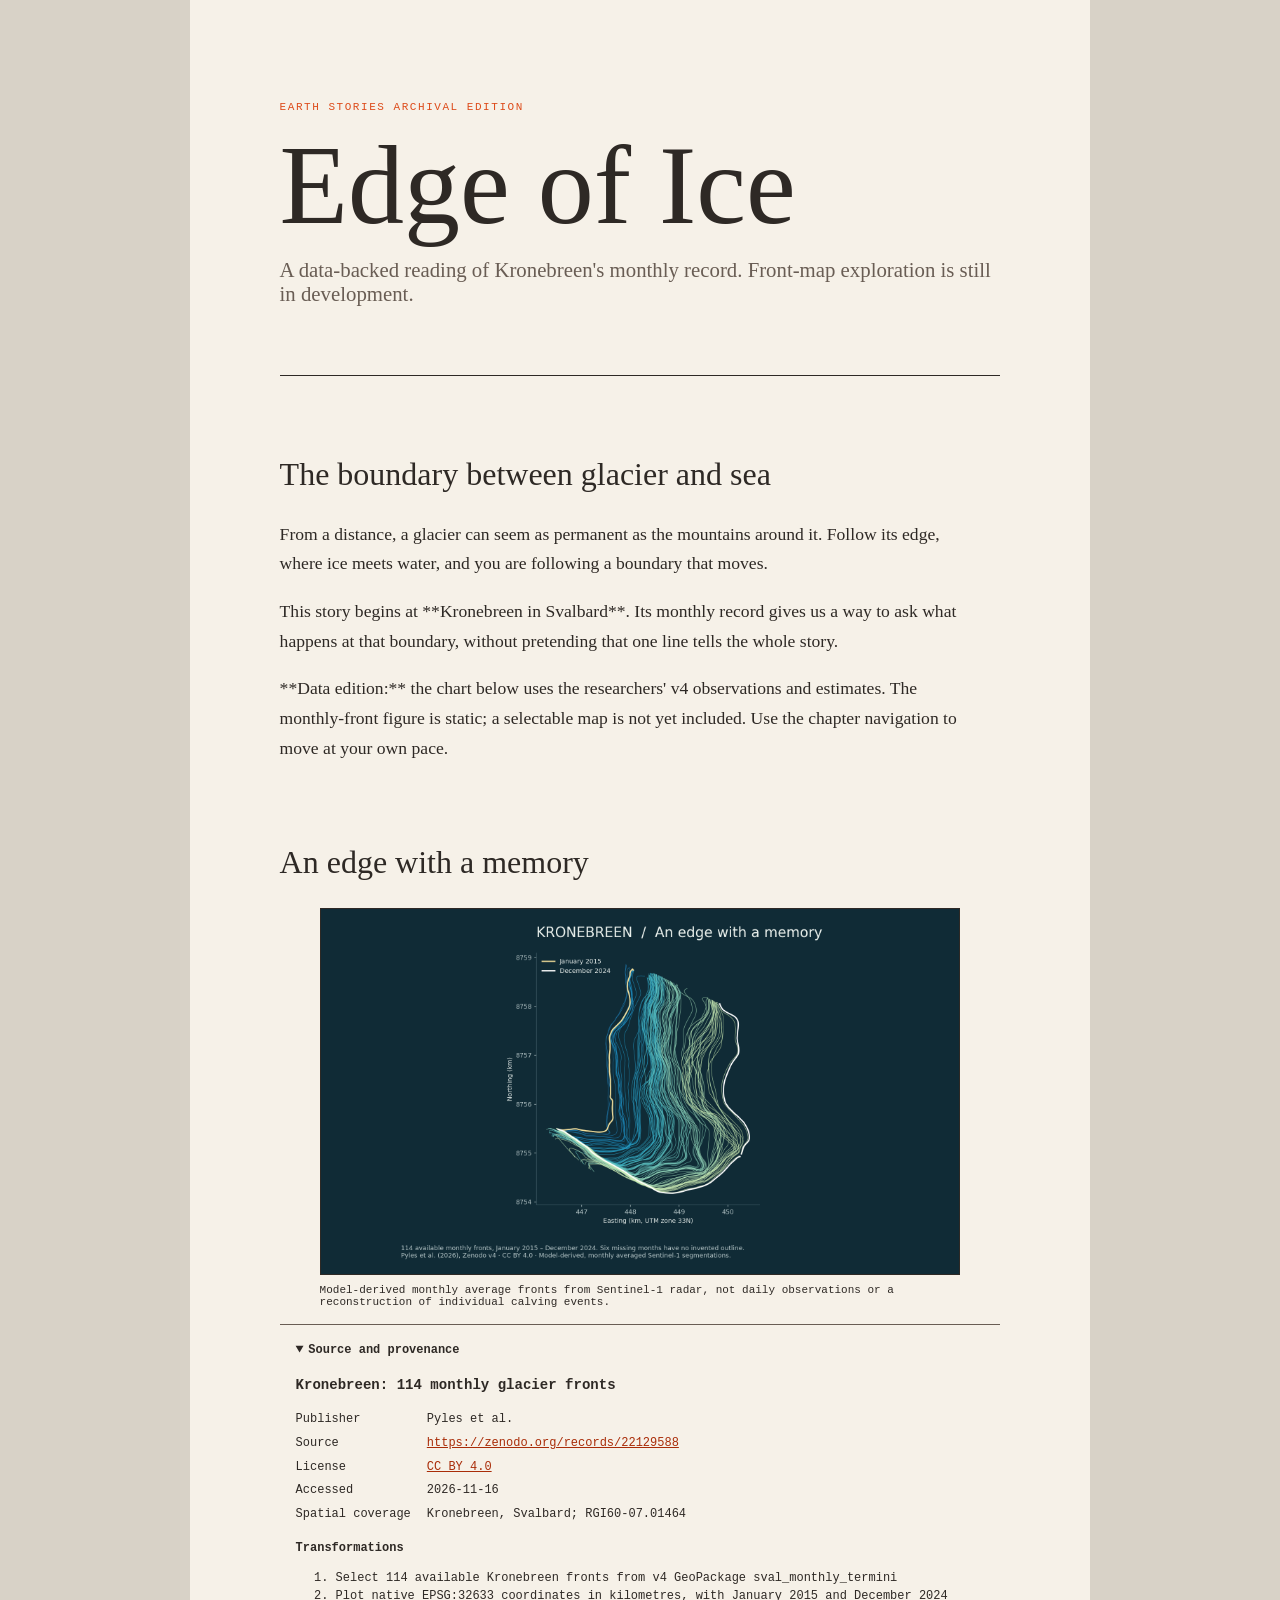
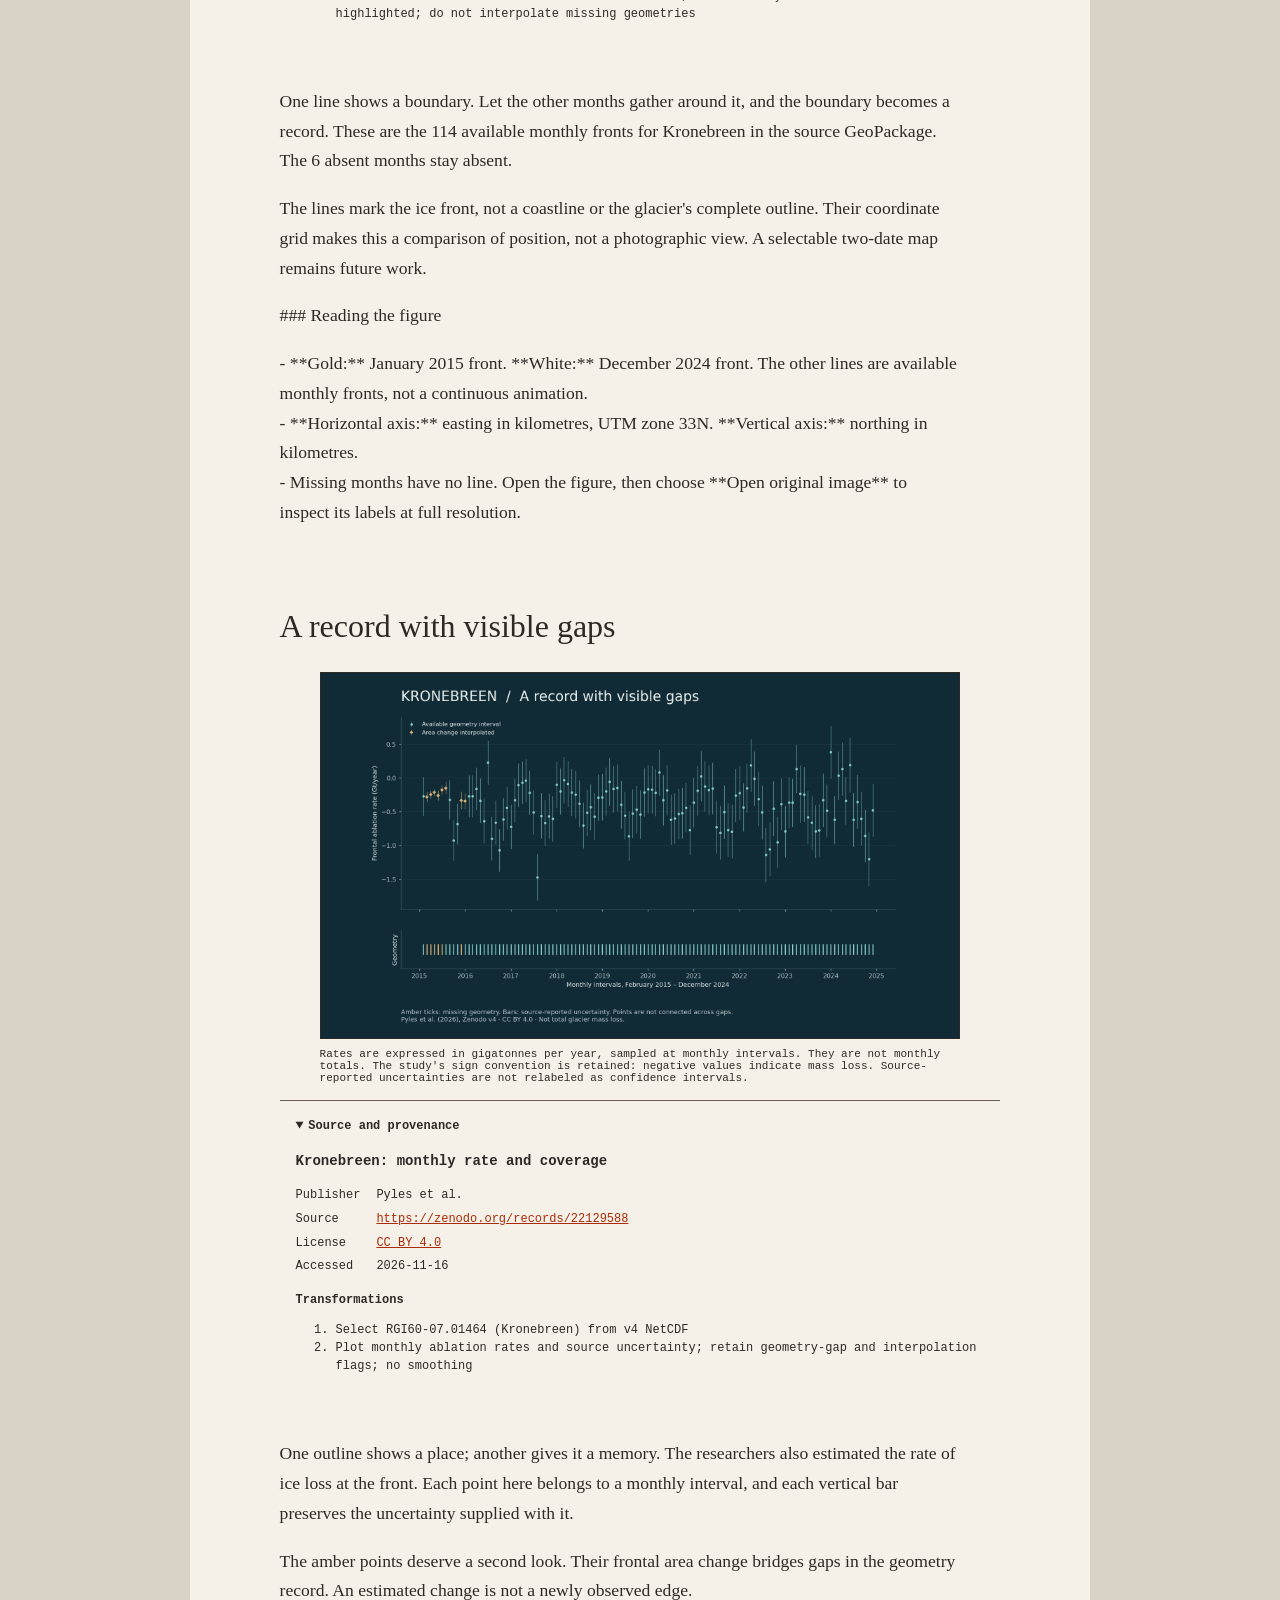
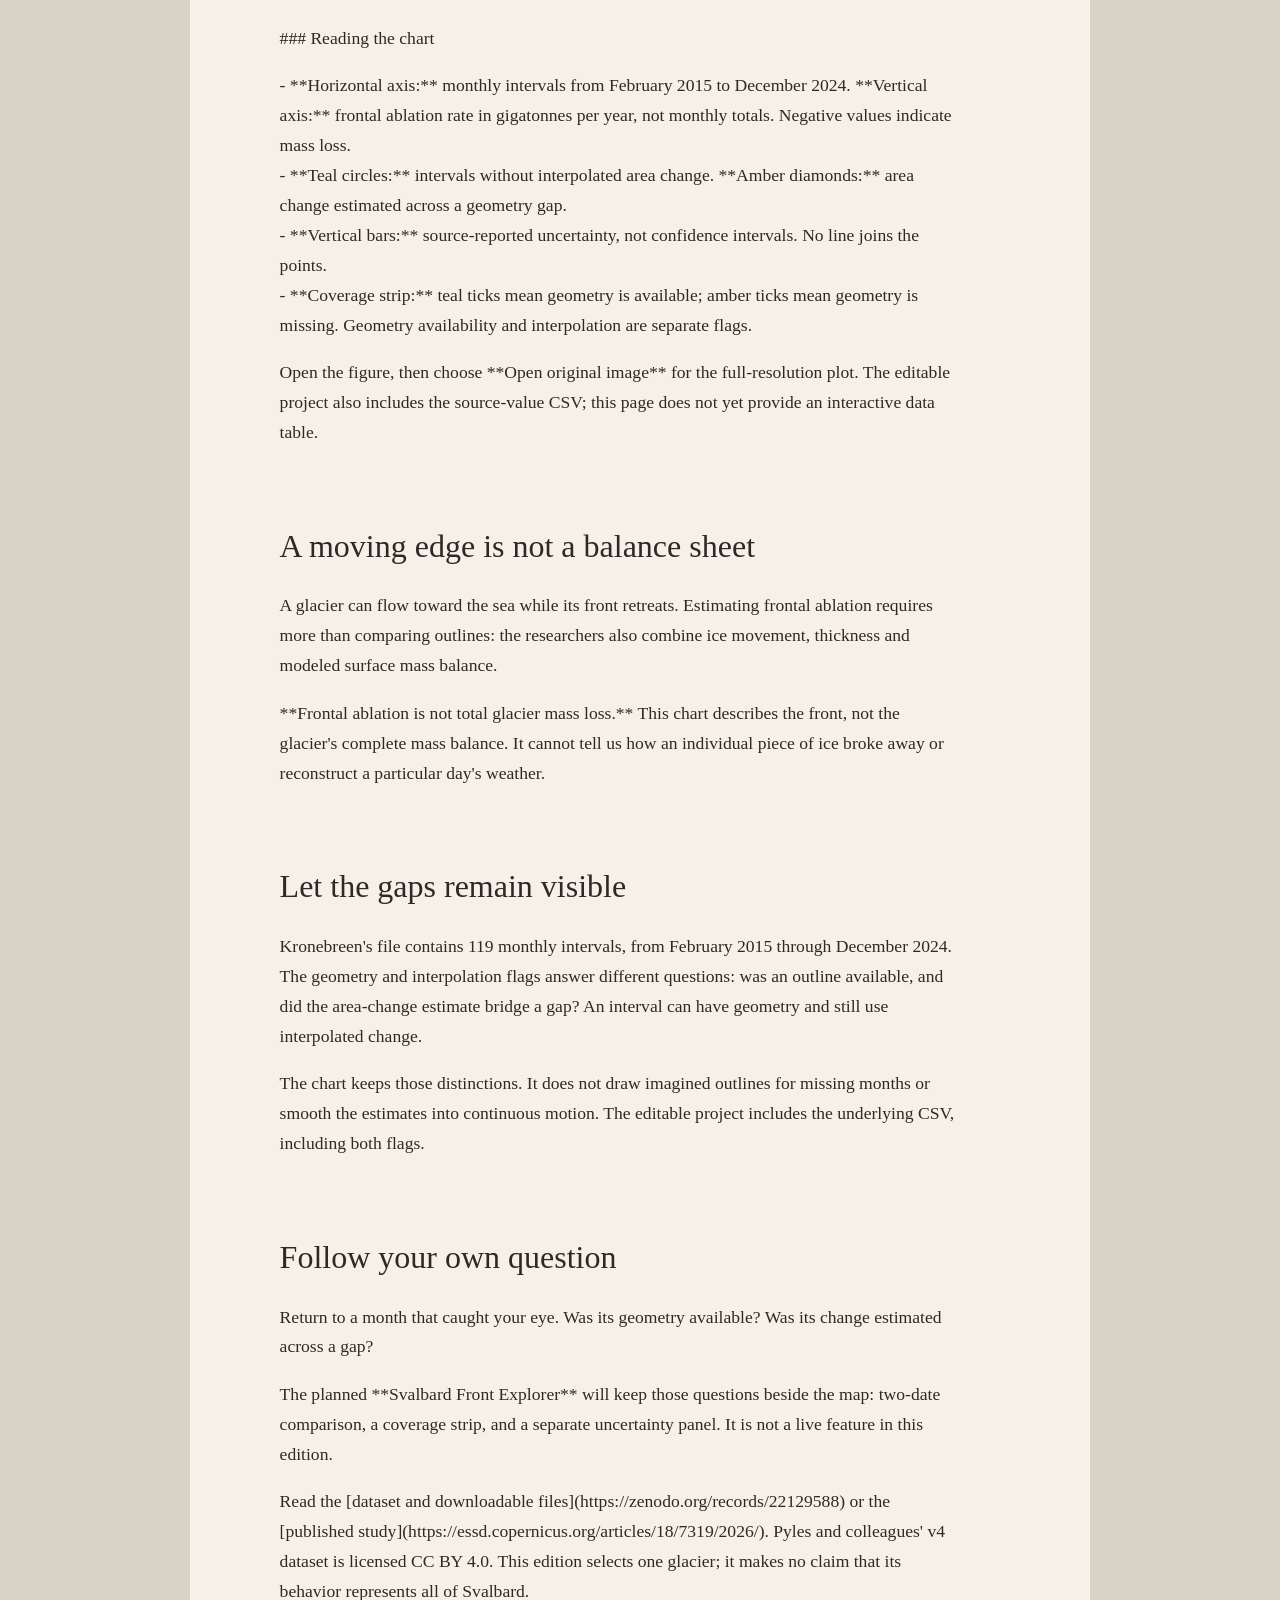
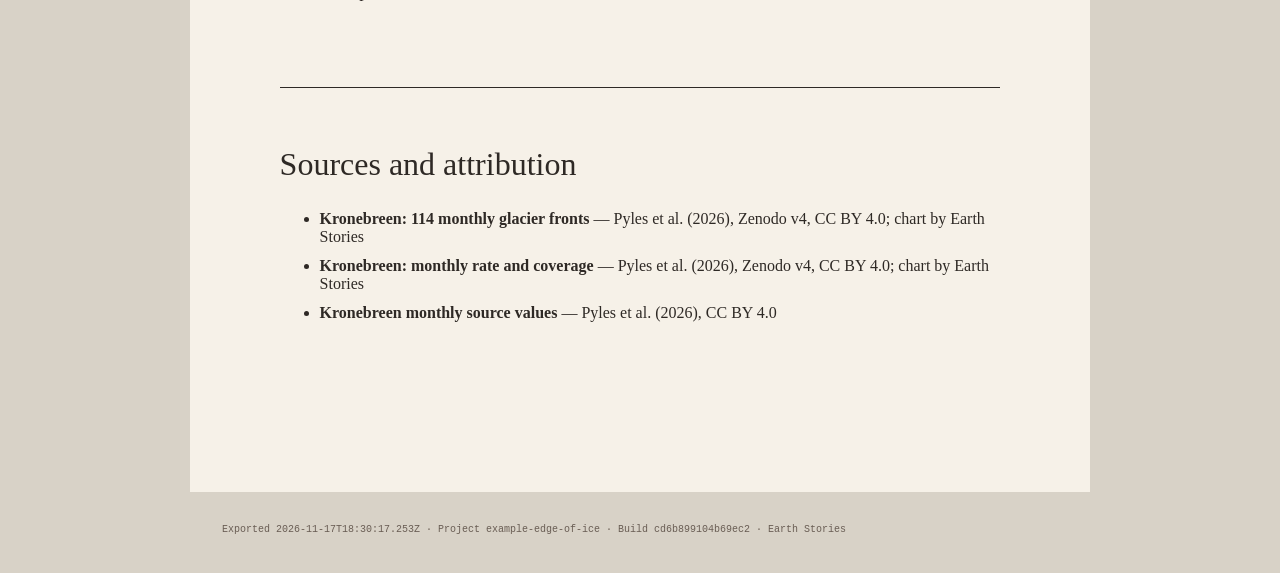
==== edge-of-ice/archival.html @ 27bf753e "Publish three Earth Stories from merged PR 33" ====
<!doctype html><html lang="en"><head><meta charset="utf-8"><meta name="viewport" content="width=device-width,initial-scale=1"><title>Edge of Ice</title><meta name="dc.title" content="Edge of Ice"><meta name="dc.date" content="2026-11-17T18:30:17.253Z"><meta name="dc.description" content="A data-backed reading of Kronebreen's monthly record. Front-map exploration is still in development."><style>:root{color:#2e2925;background:#d8d2c7;font-family:Georgia,serif}*{box-sizing:border-box}body{margin:0}article{max-width:900px;margin:auto;background:#f6f1e8;padding:clamp(24px,7vw,90px)}header{padding-bottom:3rem;border-bottom:1px solid #2e2925}h1{font-size:clamp(3rem,9vw,7rem);line-height:.9;font-weight:400;margin:.2em 0}h2{font-size:2rem;font-weight:400}section{margin:5rem 0}.kicker{font:11px monospace;text-transform:uppercase;color:#dd4b1a;letter-spacing:.14em}.description{font-size:1.3rem;color:#695d54}.narrative{font-size:1.1rem;line-height:1.7;max-width:680px}img,svg{display:block;width:100%;height:auto;border:1px solid #2e2925}figcaption{font:11px monospace;margin-top:.6rem}.unavailable{padding:3rem;border:1px dashed #dd4b1a;background:#fffaf1}.provenance{margin:1rem 0 2rem;padding:1rem;border-top:1px solid #695d54;font:12px/1.5 monospace}.provenance summary{font-weight:bold}.provenance section{margin:1rem 0}.provenance dl{display:grid;grid-template-columns:max-content 1fr;gap:.35rem 1rem}.provenance dd{margin:0;overflow-wrap:anywhere}.provenance h4{margin-bottom:.3rem}.citations{border-top:1px solid #2e2925;padding-top:2rem}.citations li{margin:.7rem 0}a{color:#a92c08}footer{max-width:900px;margin:auto;padding:2rem;font:10px monospace;color:#695d54}</style></head><body><article><header><p class="kicker">Earth Stories archival edition</p><h1>Edge of Ice</h1><p class="description">A data-backed reading of Kronebreen's monthly record. Front-map exploration is still in development.</p></header><section><h2>The boundary between glacier and sea</h2><div class="narrative"><p>From a distance, a glacier can seem as permanent as the mountains around it. Follow its edge, where ice meets water, and you are following a boundary that moves.</p><p>This story begins at **Kronebreen in Svalbard**. Its monthly record gives us a way to ask what happens at that boundary, without pretending that one line tells the whole story.</p><p>**Data edition:** the chart below uses the researchers' v4 observations and estimates. The monthly-front figure is static; a selectable map is not yet included. Use the chapter navigation to move at your own pace.</p></div></section>
<section><h2>An edge with a memory</h2><figure><img src="[data-uri]" alt="114 available monthly glacier front outlines for Kronebreen, January 2015 through December 2024, plotted in UTM coordinates. January 2015 is gold and December 2024 is white. Missing months have no outline."><figcaption>Model-derived monthly average fronts from Sentinel-1 radar, not daily observations or a reconstruction of individual calving events.</figcaption></figure><details class="provenance" open><summary>Source and provenance</summary><section><h3>Kronebreen: 114 monthly glacier fronts</h3><dl><dt>Publisher</dt><dd>Pyles et al.</dd><dt>Source</dt><dd><a href="https://zenodo.org/records/22129588">https://zenodo.org/records/22129588</a></dd><dt>License</dt><dd><a href="https://creativecommons.org/licenses/by/4.0/">CC BY 4.0</a></dd><dt>Accessed</dt><dd><time datetime="2026-11-16">2026-11-16</time></dd><dt>Spatial coverage</dt><dd>Kronebreen, Svalbard; RGI60-07.01464</dd></dl><h4>Transformations</h4><ol><li>Select 114 available Kronebreen fronts from v4 GeoPackage sval_monthly_termini</li><li>Plot native EPSG:32633 coordinates in kilometres, with January 2015 and December 2024 highlighted; do not interpolate missing geometries</li></ol></section></details><div class="narrative"><p>One line shows a boundary. Let the other months gather around it, and the boundary becomes a record. These are the 114 available monthly fronts for Kronebreen in the source GeoPackage. The 6 absent months stay absent.</p><p>The lines mark the ice front, not a coastline or the glacier's complete outline. Their coordinate grid makes this a comparison of position, not a photographic view. A selectable two-date map remains future work.</p><p>### Reading the figure</p><p>- **Gold:** January 2015 front. **White:** December 2024 front. The other lines are available monthly fronts, not a continuous animation.<br>- **Horizontal axis:** easting in kilometres, UTM zone 33N. **Vertical axis:** northing in kilometres.<br>- Missing months have no line. Open the figure, then choose **Open original image** to inspect its labels at full resolution.</p></div></section>
<section><h2>A record with visible gaps</h2><figure><img src="[data-uri]" alt="Kronebreen monthly frontal ablation estimates, February 2015 to December 2024, with source uncertainty bars. Amber diamonds identify interpolated area-change intervals; amber ticks identify missing geometry. No line connects the points."><figcaption>Rates are expressed in gigatonnes per year, sampled at monthly intervals. They are not monthly totals. The study's sign convention is retained: negative values indicate mass loss. Source-reported uncertainties are not relabeled as confidence intervals.</figcaption></figure><details class="provenance" open><summary>Source and provenance</summary><section><h3>Kronebreen: monthly rate and coverage</h3><dl><dt>Publisher</dt><dd>Pyles et al.</dd><dt>Source</dt><dd><a href="https://zenodo.org/records/22129588">https://zenodo.org/records/22129588</a></dd><dt>License</dt><dd><a href="https://creativecommons.org/licenses/by/4.0/">CC BY 4.0</a></dd><dt>Accessed</dt><dd><time datetime="2026-11-16">2026-11-16</time></dd></dl><h4>Transformations</h4><ol><li>Select RGI60-07.01464 (Kronebreen) from v4 NetCDF</li><li>Plot monthly ablation rates and source uncertainty; retain geometry-gap and interpolation flags; no smoothing</li></ol></section></details><div class="narrative"><p>One outline shows a place; another gives it a memory. The researchers also estimated the rate of ice loss at the front. Each point here belongs to a monthly interval, and each vertical bar preserves the uncertainty supplied with it.</p><p>The amber points deserve a second look. Their frontal area change bridges gaps in the geometry record. An estimated change is not a newly observed edge.</p><p>### Reading the chart</p><p>- **Horizontal axis:** monthly intervals from February 2015 to December 2024. **Vertical axis:** frontal ablation rate in gigatonnes per year, not monthly totals. Negative values indicate mass loss.<br>- **Teal circles:** intervals without interpolated area change. **Amber diamonds:** area change estimated across a geometry gap.<br>- **Vertical bars:** source-reported uncertainty, not confidence intervals. No line joins the points.<br>- **Coverage strip:** teal ticks mean geometry is available; amber ticks mean geometry is missing. Geometry availability and interpolation are separate flags.</p><p>Open the figure, then choose **Open original image** for the full-resolution plot. The editable project also includes the source-value CSV; this page does not yet provide an interactive data table.</p></div></section>
<section><h2>A moving edge is not a balance sheet</h2><div class="narrative"><p>A glacier can flow toward the sea while its front retreats. Estimating frontal ablation requires more than comparing outlines: the researchers also combine ice movement, thickness and modeled surface mass balance.</p><p>**Frontal ablation is not total glacier mass loss.** This chart describes the front, not the glacier's complete mass balance. It cannot tell us how an individual piece of ice broke away or reconstruct a particular day's weather.</p></div></section>
<section><h2>Let the gaps remain visible</h2><div class="narrative"><p>Kronebreen's file contains 119 monthly intervals, from February 2015 through December 2024. The geometry and interpolation flags answer different questions: was an outline available, and did the area-change estimate bridge a gap? An interval can have geometry and still use interpolated change.</p><p>The chart keeps those distinctions. It does not draw imagined outlines for missing months or smooth the estimates into continuous motion. The editable project includes the underlying CSV, including both flags.</p></div></section>
<section><h2>Follow your own question</h2><div class="narrative"><p>Return to a month that caught your eye. Was its geometry available? Was its change estimated across a gap?</p><p>The planned **Svalbard Front Explorer** will keep those questions beside the map: two-date comparison, a coverage strip, and a separate uncertainty panel. It is not a live feature in this edition.</p><p>Read the [dataset and downloadable files](https://zenodo.org/records/22129588) or the [published study](https://essd.copernicus.org/articles/18/7319/2026/). Pyles and colleagues' v4 dataset is licensed CC BY 4.0. This edition selects one glacier; it makes no claim that its behavior represents all of Svalbard.</p></div></section><section class="citations"><h2>Sources and attribution</h2><ul><li><strong>Kronebreen: 114 monthly glacier fronts</strong> — Pyles et al. (2026), Zenodo v4, CC BY 4.0; chart by Earth Stories</li><li><strong>Kronebreen: monthly rate and coverage</strong> — Pyles et al. (2026), Zenodo v4, CC BY 4.0; chart by Earth Stories</li><li><strong>Kronebreen monthly source values</strong> — Pyles et al. (2026), CC BY 4.0</li></ul></section></article><footer>Exported 2026-11-17T18:30:17.253Z · Project example-edge-of-ice · Build cd6b899104b69ec2 · Earth Stories</footer></body></html>
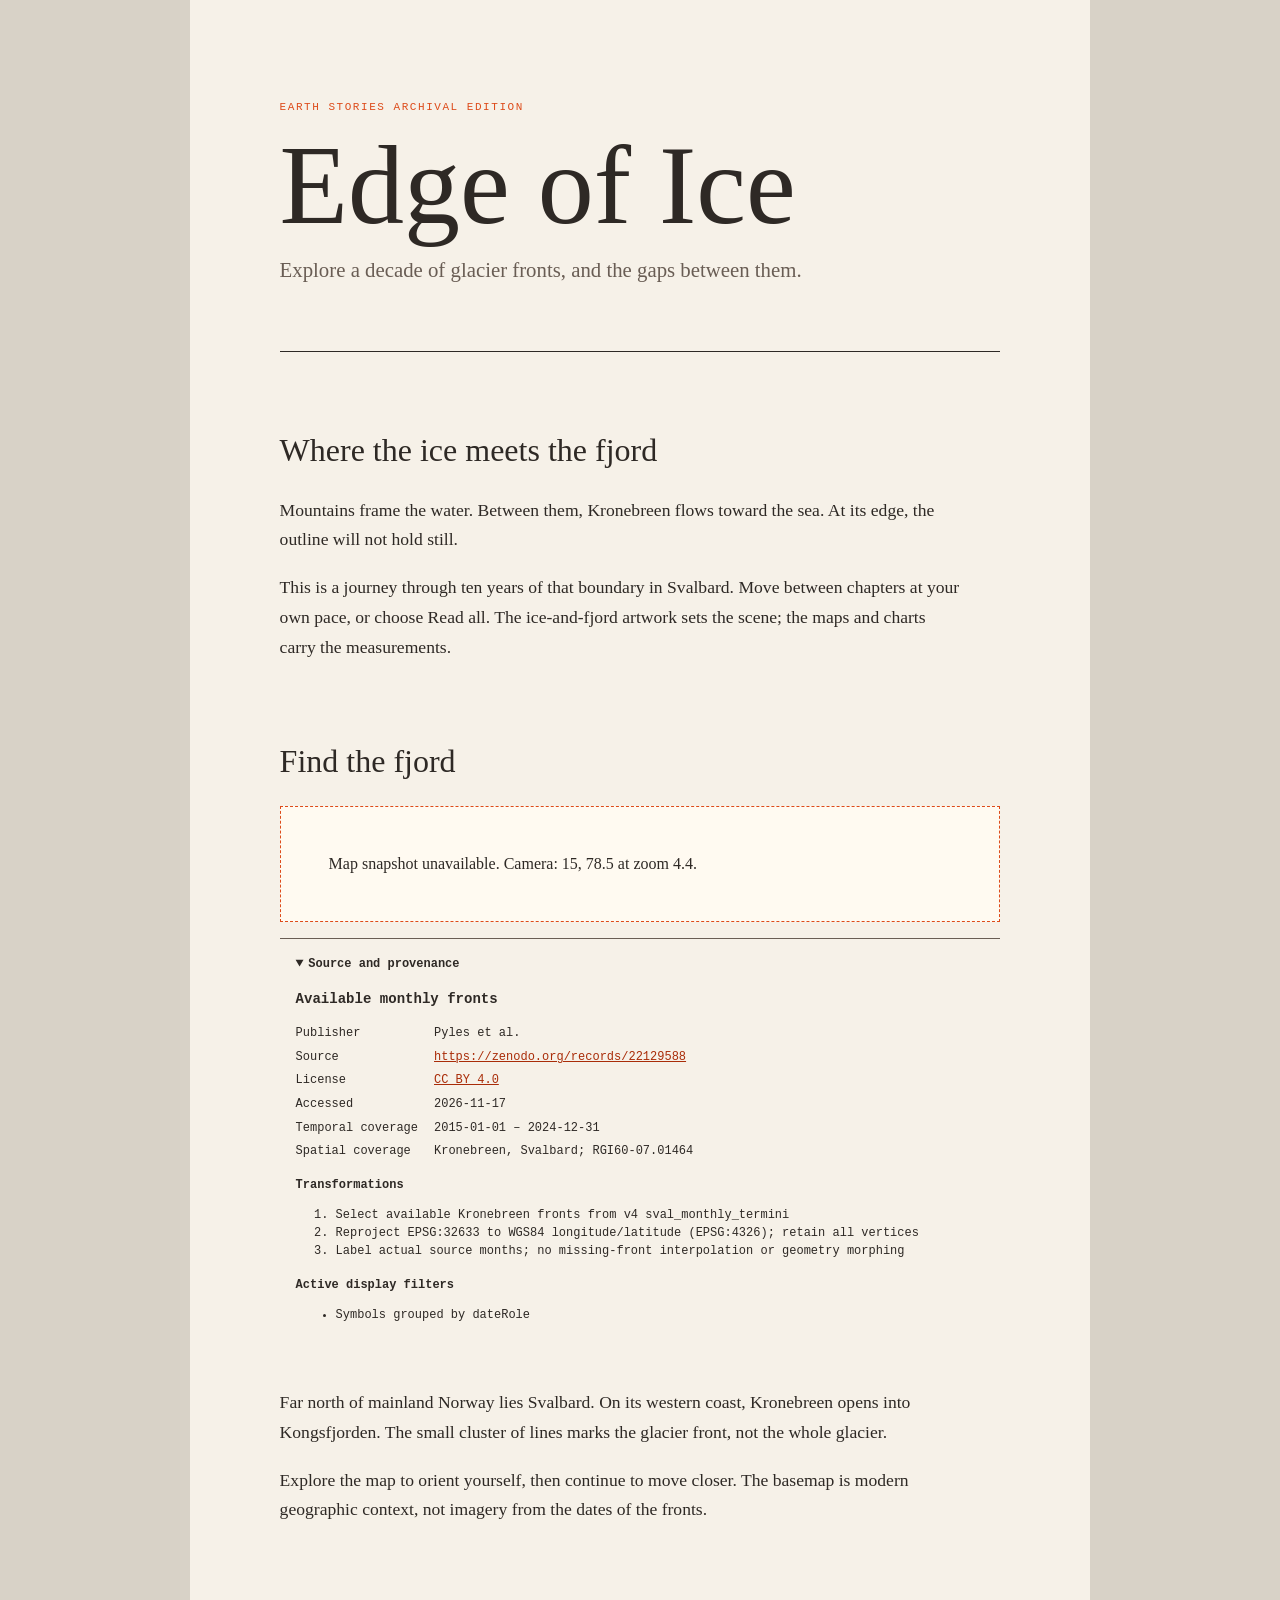
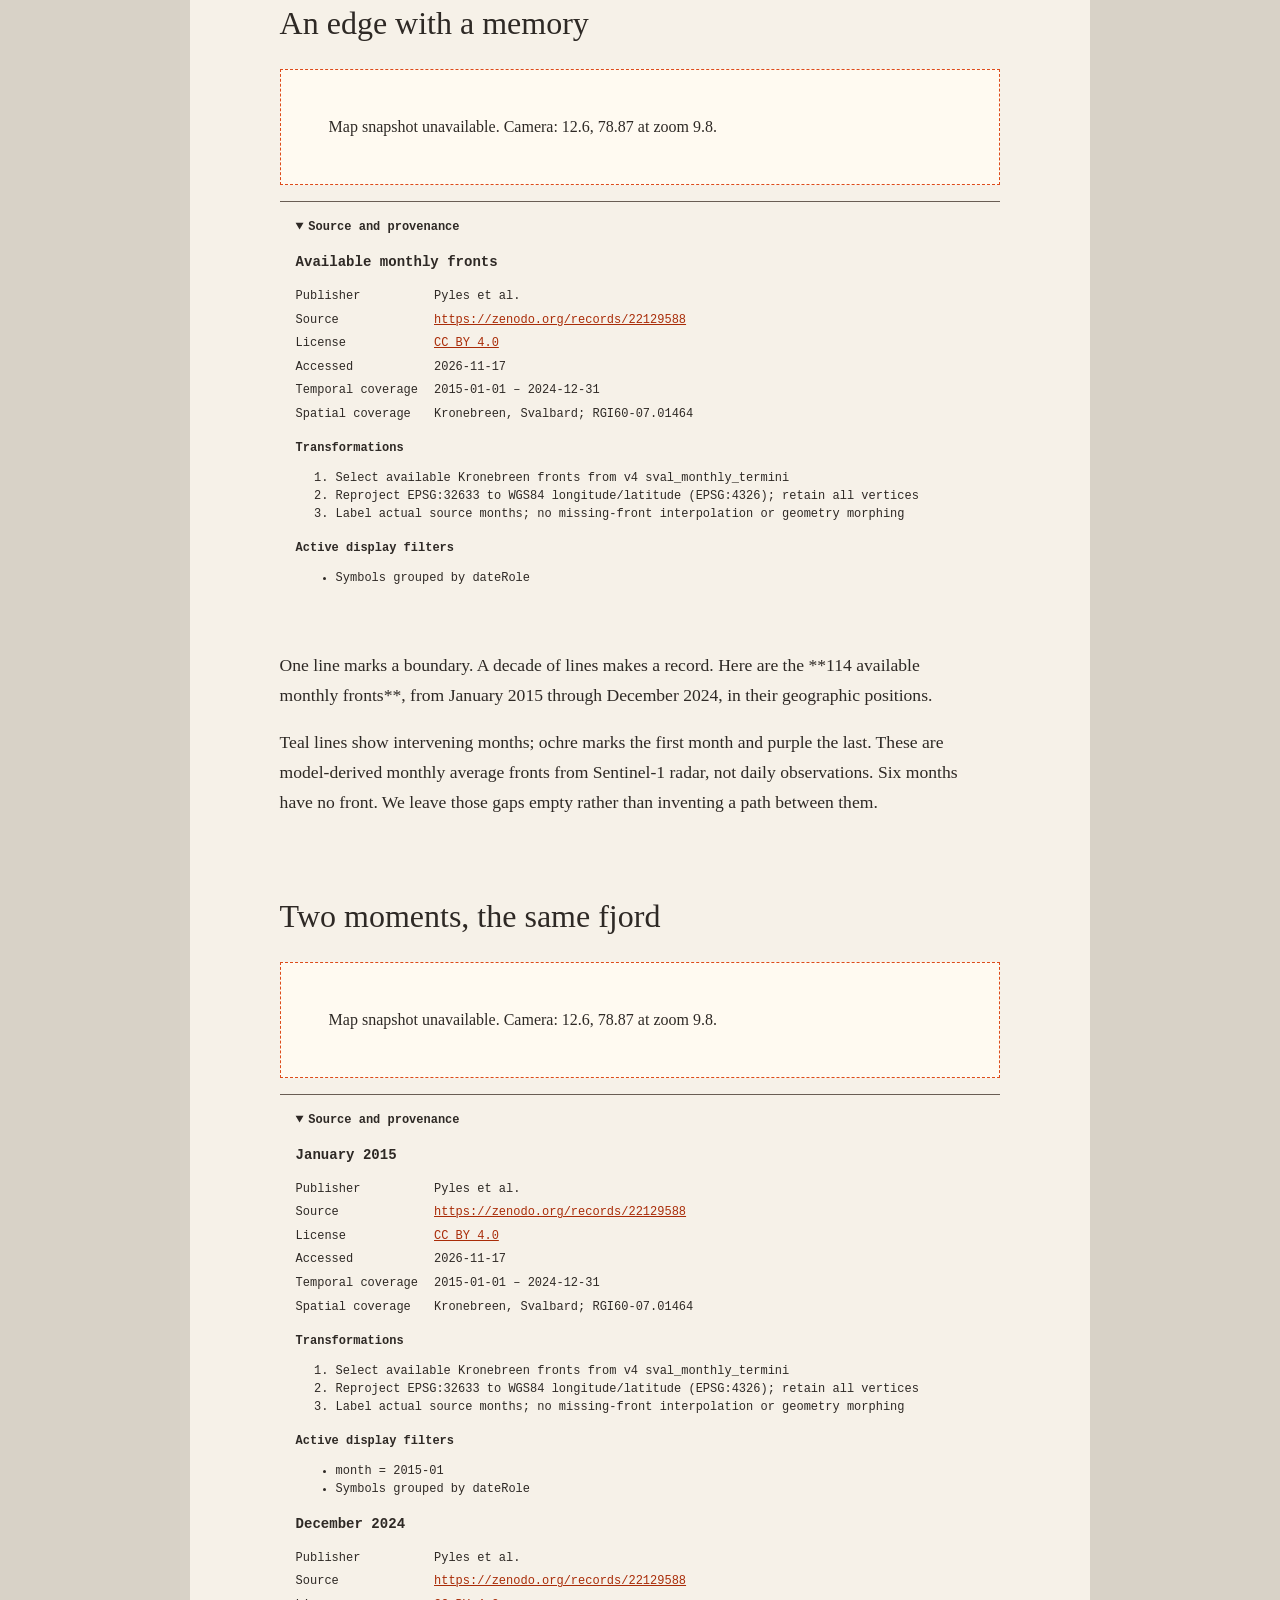
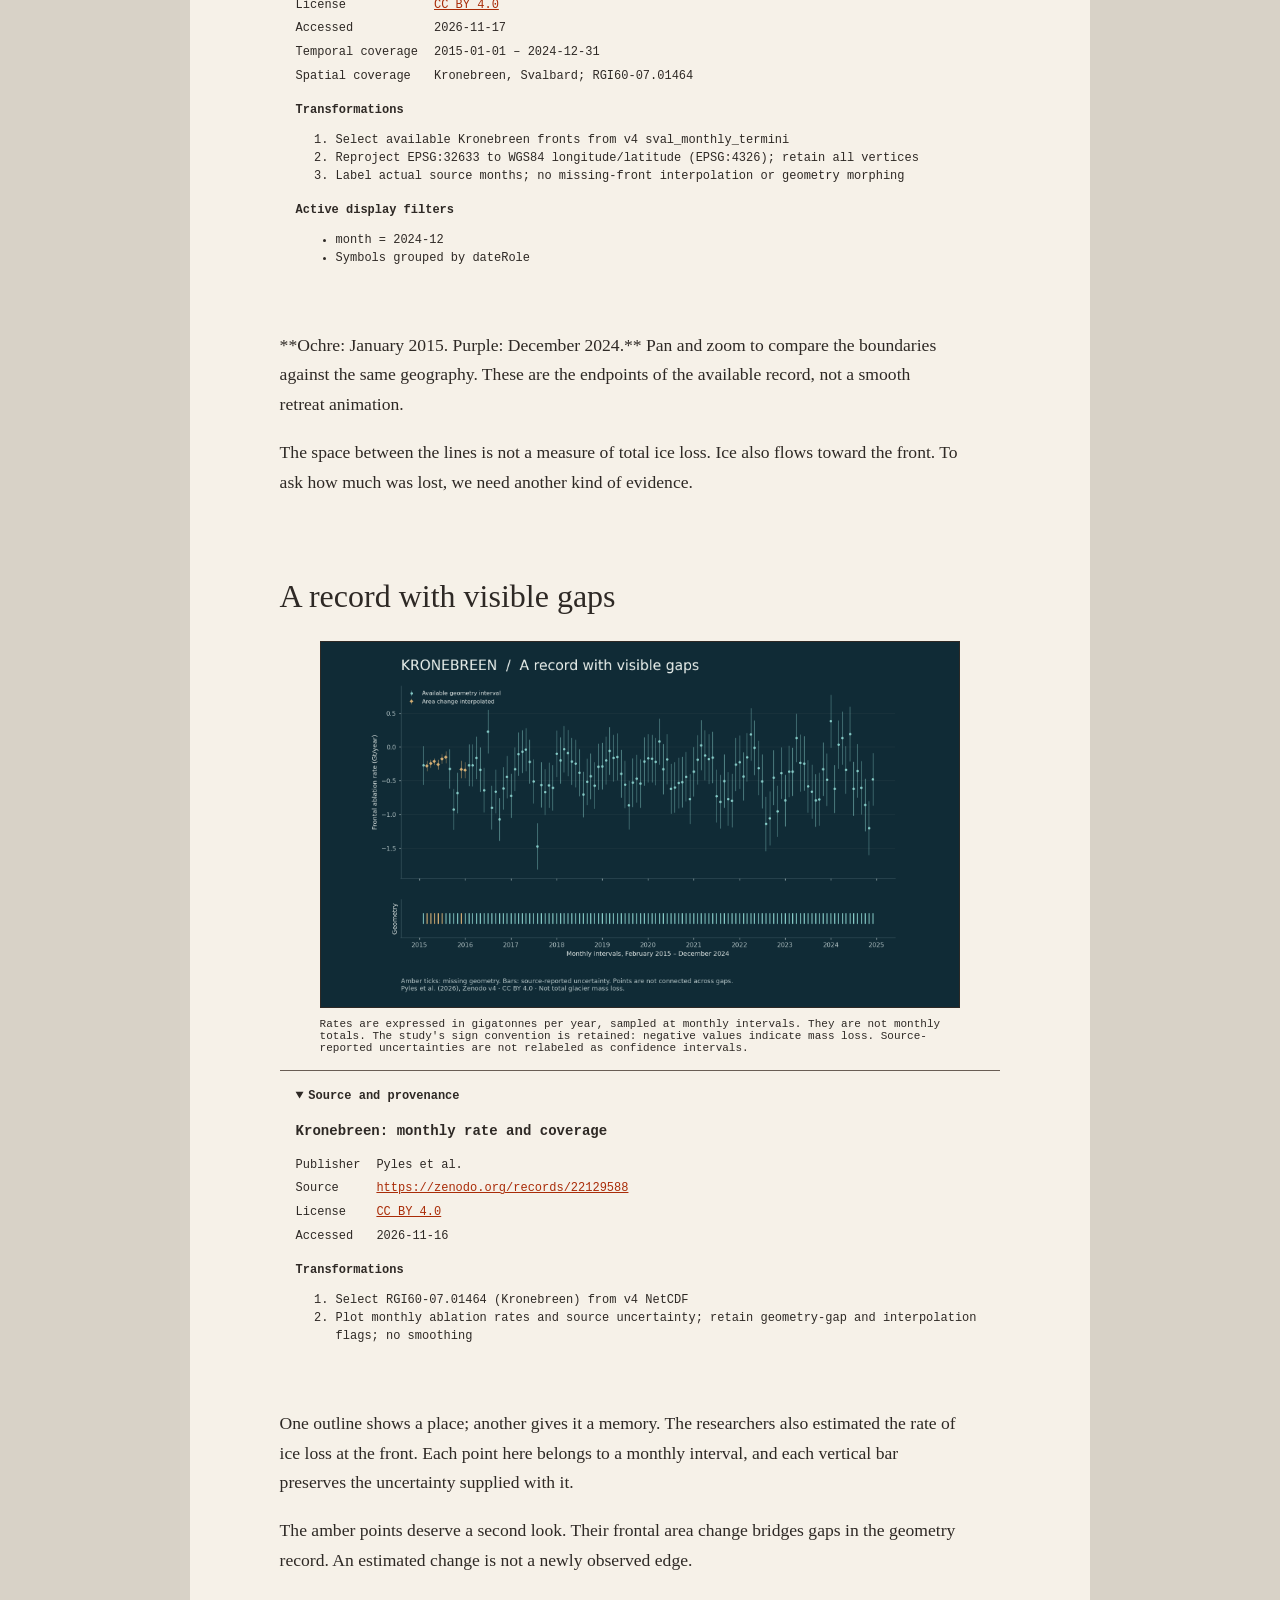
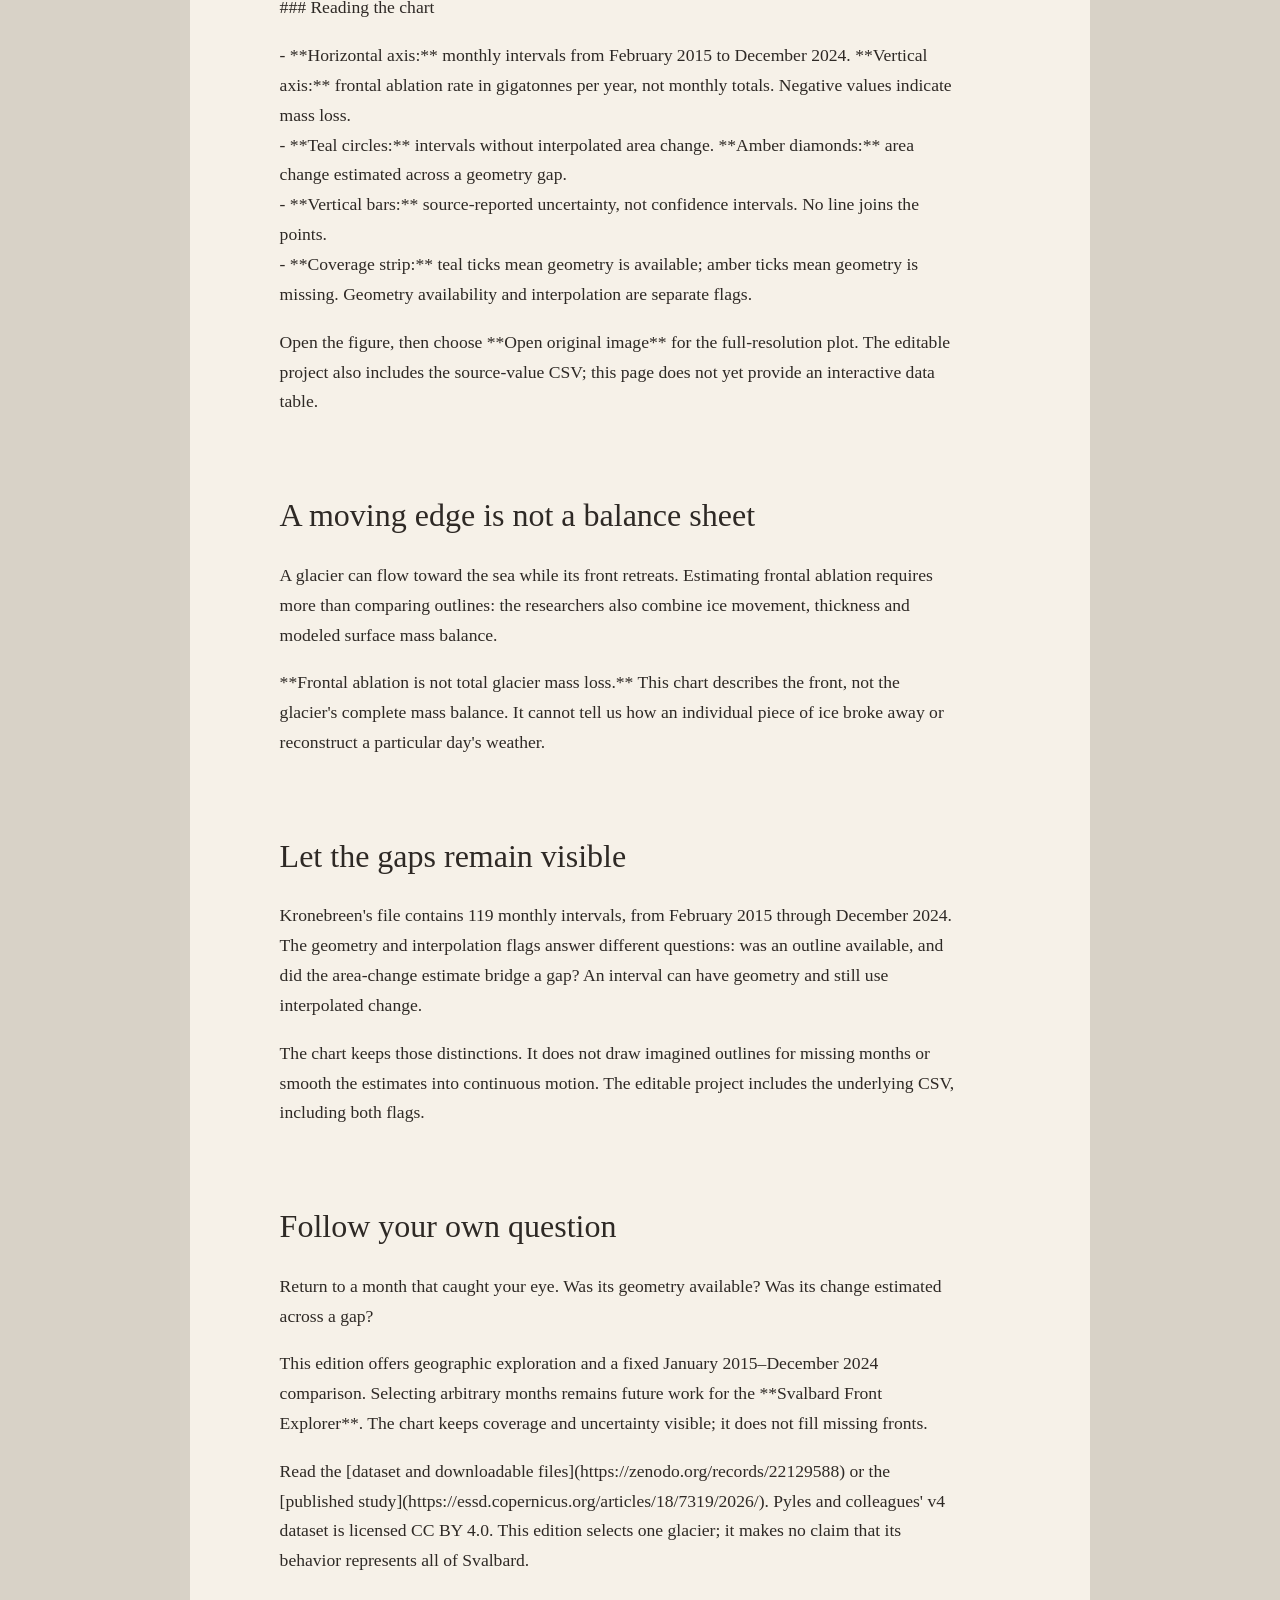
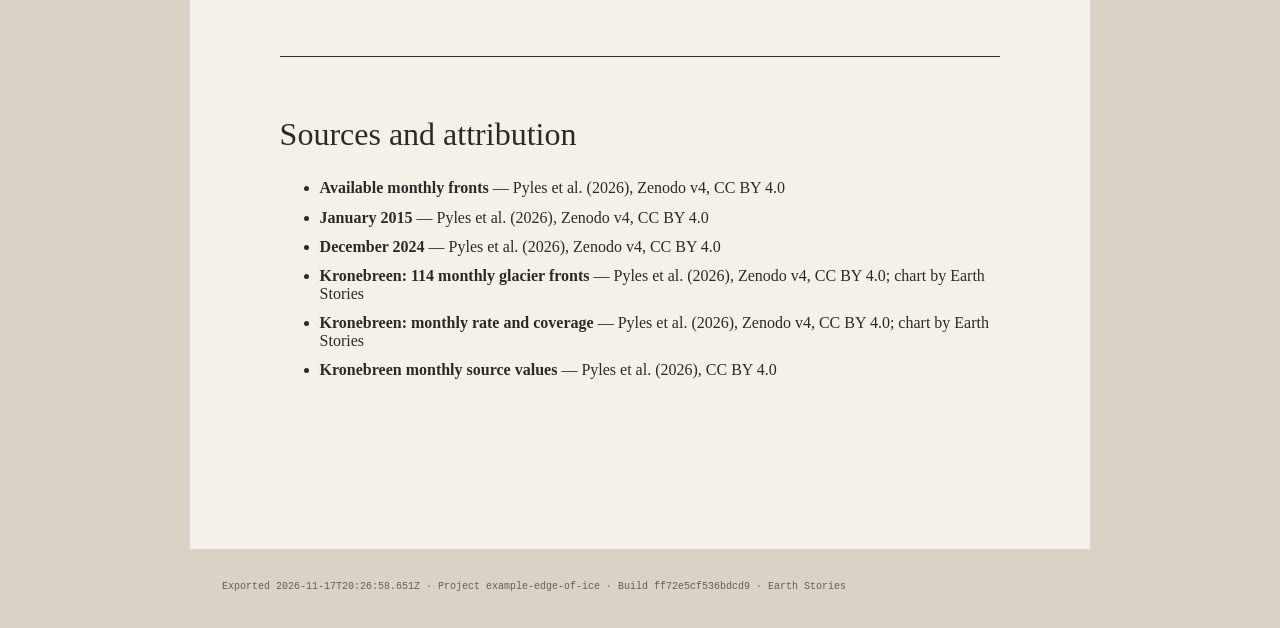
==== commit 424fad8b: "Publish immersive Edge of Ice story from Earth Stories PR 34" ====
--- a/edge-of-ice/archival.html
+++ b/edge-of-ice/archival.html
@@ -1,6 +1,8 @@
-<!doctype html><html lang="en"><head><meta charset="utf-8"><meta name="viewport" content="width=device-width,initial-scale=1"><title>Edge of Ice</title><meta name="dc.title" content="Edge of Ice"><meta name="dc.date" content="2026-11-17T18:30:17.253Z"><meta name="dc.description" content="A data-backed reading of Kronebreen's monthly record. Front-map exploration is still in development."><style>:root{color:#2e2925;background:#d8d2c7;font-family:Georgia,serif}*{box-sizing:border-box}body{margin:0}article{max-width:900px;margin:auto;background:#f6f1e8;padding:clamp(24px,7vw,90px)}header{padding-bottom:3rem;border-bottom:1px solid #2e2925}h1{font-size:clamp(3rem,9vw,7rem);line-height:.9;font-weight:400;margin:.2em 0}h2{font-size:2rem;font-weight:400}section{margin:5rem 0}.kicker{font:11px monospace;text-transform:uppercase;color:#dd4b1a;letter-spacing:.14em}.description{font-size:1.3rem;color:#695d54}.narrative{font-size:1.1rem;line-height:1.7;max-width:680px}img,svg{display:block;width:100%;height:auto;border:1px solid #2e2925}figcaption{font:11px monospace;margin-top:.6rem}.unavailable{padding:3rem;border:1px dashed #dd4b1a;background:#fffaf1}.provenance{margin:1rem 0 2rem;padding:1rem;border-top:1px solid #695d54;font:12px/1.5 monospace}.provenance summary{font-weight:bold}.provenance section{margin:1rem 0}.provenance dl{display:grid;grid-template-columns:max-content 1fr;gap:.35rem 1rem}.provenance dd{margin:0;overflow-wrap:anywhere}.provenance h4{margin-bottom:.3rem}.citations{border-top:1px solid #2e2925;padding-top:2rem}.citations li{margin:.7rem 0}a{color:#a92c08}footer{max-width:900px;margin:auto;padding:2rem;font:10px monospace;color:#695d54}</style></head><body><article><header><p class="kicker">Earth Stories archival edition</p><h1>Edge of Ice</h1><p class="description">A data-backed reading of Kronebreen's monthly record. Front-map exploration is still in development.</p></header><section><h2>The boundary between glacier and sea</h2><div class="narrative"><p>From a distance, a glacier can seem as permanent as the mountains around it. Follow its edge, where ice meets water, and you are following a boundary that moves.</p><p>This story begins at **Kronebreen in Svalbard**. Its monthly record gives us a way to ask what happens at that boundary, without pretending that one line tells the whole story.</p><p>**Data edition:** the chart below uses the researchers' v4 observations and estimates. The monthly-front figure is static; a selectable map is not yet included. Use the chapter navigation to move at your own pace.</p></div></section>
-<section><h2>An edge with a memory</h2><figure><img src="[data-uri]